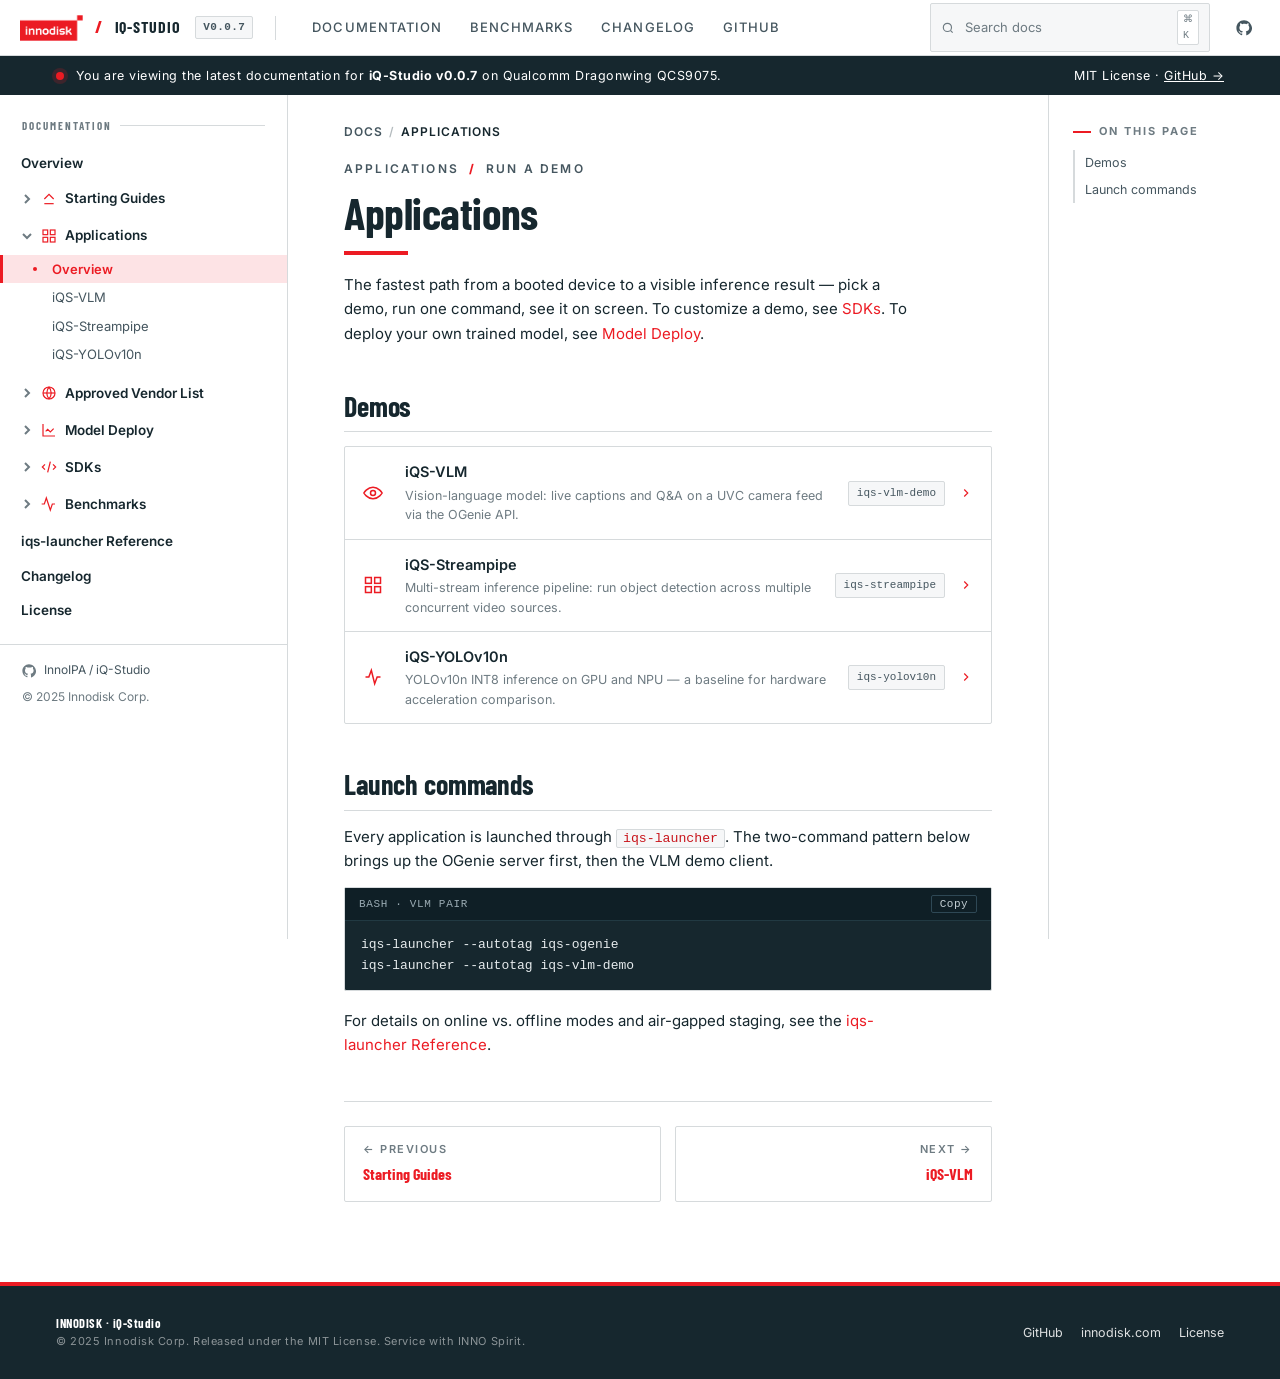
==== site/applications/index.html @ c1405ceb "refactor: add landing pages and scaffolding for documentation categories - Created a metadata file (" ====
<!DOCTYPE html>
<html lang="en">
<head>
<meta charset="UTF-8">
<meta name="viewport" content="width=device-width, initial-scale=1.0">
<title>Applications · iQ-Studio</title>
<meta name="description" content="Pre-built inference demos for iQ-Studio: VLM, multi-stream Streampipe, and YOLOv10n on Qualcomm QCS9075.">
<link rel="stylesheet" href="../assets/css/styles.css">
<link rel="icon" href="data:image/svg+xml,<svg xmlns='http://www.w3.org/2000/svg' viewBox='0 0 32 32'><rect width='32' height='32' rx='4' fill='%23EC1B23'/><path d='M9 9h3v14H9zm6 0h3v14h-3zm6 0h3v14h-3z' fill='white'/></svg>">
</head>
<body data-current="applications/index">

<header class="topbar">
  <button id="sidebar-toggle" class="sidebar-toggle" aria-label="Toggle navigation" type="button">
    <svg width="18" height="18" viewBox="0 0 24 24" fill="none" stroke="currentColor" stroke-width="2"><path d="M3 6h18M3 12h18M3 18h18"/></svg>
  </button>
  <a href="../index.html" class="topbar__brand" aria-label="iQ-Studio home">
    <img src="../assets/img/logo-innodisk.png" alt="Innodisk" />
    <span class="slash">/</span>
    <span class="product">iQ-Studio</span>
    <span class="topbar__version">v0.0.7</span>
  </a>
  <span class="topbar__divider"></span>
  <nav class="topbar__nav" aria-label="Primary">
    <a href="../index.html">Documentation</a>
    <a href="../benchmarks/index.html">Benchmarks</a>
    <a href="../reference/changelog.html">Changelog</a>
    <a href="https://github.com/InnoIPA/iQ-Studio" target="_blank" rel="noopener">GitHub</a>
  </nav>
  <div class="topbar__spacer"></div>
  <label class="search" aria-label="Search documentation">
    <svg width="14" height="14" viewBox="0 0 24 24" fill="none" stroke="currentColor" stroke-width="2"><circle cx="11" cy="11" r="7"/><path d="m20 20-3.5-3.5"/></svg>
    <input type="text" placeholder="Search docs" disabled title="Search coming soon" />
    <span class="kbd">⌘ K</span>
  </label>
  <a class="icon-btn" href="https://github.com/InnoIPA/iQ-Studio" target="_blank" rel="noopener" title="GitHub repository" aria-label="GitHub">
    <svg width="16" height="16" viewBox="0 0 24 24" fill="currentColor"><path d="M12 .5C5.7.5.6 5.6.6 12c0 5 3.3 9.3 7.9 10.8.6.1.8-.3.8-.6v-2c-3.2.7-3.9-1.5-3.9-1.5-.5-1.3-1.3-1.7-1.3-1.7-1.1-.7.1-.7.1-.7 1.2.1 1.8 1.2 1.8 1.2 1.1 1.9 2.9 1.3 3.6 1 .1-.8.4-1.3.8-1.6-2.6-.3-5.3-1.3-5.3-5.7 0-1.3.5-2.3 1.2-3.1-.1-.3-.5-1.5.1-3.1 0 0 1-.3 3.2 1.2.9-.3 1.9-.4 2.9-.4s2 .1 2.9.4c2.2-1.5 3.2-1.2 3.2-1.2.6 1.6.2 2.8.1 3.1.7.8 1.2 1.8 1.2 3.1 0 4.4-2.7 5.4-5.3 5.7.4.4.8 1.1.8 2.2v3.3c0 .3.2.7.8.6 4.6-1.5 7.9-5.9 7.9-10.8C23.4 5.6 18.3.5 12 .5Z"/></svg>
  </a>
</header>

<div class="notice">
  <span class="dot"></span>
  <span>You are viewing the latest documentation for <strong>iQ-Studio v0.0.7</strong> on Qualcomm Dragonwing QCS9075.</span>
  <span style="margin-left:auto">MIT License · <a href="https://github.com/InnoIPA/iQ-Studio" target="_blank" rel="noopener">GitHub →</a></span>
</div>

<div class="layout">

<aside class="sidebar" id="sidebar">
    <div class="sidebar__title">Documentation</div>

    <a href="../index.html" class="nav-leaf" data-page="overview">Overview</a>

    <div class="nav-group" data-group>
      <button class="nav-group__toggle" type="button">
        <svg class="nav-group__chev" viewBox="0 0 12 12" fill="none" stroke="currentColor" stroke-width="2"><path d="m4 2 4 4-4 4"/></svg>
        <svg class="nav-group__icon" viewBox="0 0 24 24" fill="none" stroke="currentColor" stroke-width="1.8"><path d="M5 12 12 5l7 7"/><path d="M5 19h14"/></svg>
        <span>Starting Guides</span>
      </button>
      <ul class="nav-list">
        <li><a href="../starting-guides/index.html" data-page="starting-guides/index">Overview</a></li>
        <li><a href="../starting-guides/q911.html" data-page="starting-guides/q911">Q911 Quick Start</a></li>
        <li><a href="../starting-guides/flash-image.html" data-page="starting-guides/flash-image">Image Flashing</a></li>
        <li><a href="../starting-guides/ota.html" data-page="starting-guides/ota">Qualcomm OTA</a></li>
      </ul>
    </div>

    <div class="nav-group" data-group>
      <button class="nav-group__toggle" type="button">
        <svg class="nav-group__chev" viewBox="0 0 12 12" fill="none" stroke="currentColor" stroke-width="2"><path d="m4 2 4 4-4 4"/></svg>
        <svg class="nav-group__icon" viewBox="0 0 24 24" fill="none" stroke="currentColor" stroke-width="1.8"><rect x="3" y="3" width="7" height="7"/><rect x="14" y="3" width="7" height="7"/><rect x="3" y="14" width="7" height="7"/><rect x="14" y="14" width="7" height="7"/></svg>
        <span>Applications</span>
      </button>
      <ul class="nav-list">
        <li><a href="../applications/index.html" data-page="applications/index">Overview</a></li>
        <li><a href="../applications/iqs-vlm.html" data-page="applications/iqs-vlm">iQS-VLM</a></li>
        <li><a href="../applications/iqs-streampipe.html" data-page="applications/iqs-streampipe">iQS-Streampipe</a></li>
        <li><a href="../applications/iqs-yolov10n.html" data-page="applications/iqs-yolov10n">iQS-YOLOv10n</a></li>
      </ul>
    </div>

    <div class="nav-group" data-group>
      <button class="nav-group__toggle" type="button">
        <svg class="nav-group__chev" viewBox="0 0 12 12" fill="none" stroke="currentColor" stroke-width="2"><path d="m4 2 4 4-4 4"/></svg>
        <svg class="nav-group__icon" viewBox="0 0 24 24" fill="none" stroke="currentColor" stroke-width="1.8"><circle cx="12" cy="12" r="9"/><path d="M3 12h18"/><path d="M12 3a14 14 0 0 1 0 18"/><path d="M12 3a14 14 0 0 0 0 18"/></svg>
        <span>Approved Vendor List</span>
      </button>
      <ul class="nav-list">
        <li><a href="../avl/index.html" data-page="avl/index">Overview</a></li>
        <li><a href="../avl/gmsl-camera.html" data-page="avl/gmsl-camera">GMSL Cameras</a></li>
        <li><a href="../avl/mipi-camera.html" data-page="avl/mipi-camera">MIPI CSI-2 Cameras</a></li>
      </ul>
    </div>

    <div class="nav-group" data-group>
      <button class="nav-group__toggle" type="button">
        <svg class="nav-group__chev" viewBox="0 0 12 12" fill="none" stroke="currentColor" stroke-width="2"><path d="m4 2 4 4-4 4"/></svg>
        <svg class="nav-group__icon" viewBox="0 0 24 24" fill="none" stroke="currentColor" stroke-width="1.8"><path d="M3 3v18h18"/><path d="m7 14 3-3 4 4 5-5"/></svg>
        <span>Model Deploy</span>
      </button>
      <ul class="nav-list">
        <li><a href="../model-deploy/index.html" data-page="model-deploy/index">Overview</a></li>
        <li><a href="../model-deploy/yolo26.html" data-page="model-deploy/yolo26">YOLO26 (CV)</a></li>
      </ul>
    </div>

    <div class="nav-group" data-group>
      <button class="nav-group__toggle" type="button">
        <svg class="nav-group__chev" viewBox="0 0 12 12" fill="none" stroke="currentColor" stroke-width="2"><path d="m4 2 4 4-4 4"/></svg>
        <svg class="nav-group__icon" viewBox="0 0 24 24" fill="none" stroke="currentColor" stroke-width="1.8"><path d="m18 16 4-4-4-4"/><path d="m6 8-4 4 4 4"/><path d="m14 4-4 16"/></svg>
        <span>SDKs</span>
      </button>
      <ul class="nav-list">
        <li><a href="../sdks/index.html" data-page="sdks/index">Overview</a></li>
        <li><a href="../sdks/iqs-vlm.html" data-page="sdks/iqs-vlm">iQS-VLM SDK</a></li>
        <li><a href="../sdks/iqs-streampipe.html" data-page="sdks/iqs-streampipe">iQS-Streampipe SDK</a></li>
        <li><a href="../sdks/iqs-ogenie.html" data-page="sdks/iqs-ogenie">iQS-OGenie SDK</a></li>
      </ul>
    </div>

    <div class="nav-group" data-group>
      <button class="nav-group__toggle" type="button">
        <svg class="nav-group__chev" viewBox="0 0 12 12" fill="none" stroke="currentColor" stroke-width="2"><path d="m4 2 4 4-4 4"/></svg>
        <svg class="nav-group__icon" viewBox="0 0 24 24" fill="none" stroke="currentColor" stroke-width="1.8"><path d="M21 12h-4l-3 9-6-18-3 9H1"/></svg>
        <span>Benchmarks</span>
      </button>
      <ul class="nav-list">
        <li><a href="../benchmarks/index.html" data-page="benchmarks/index">Overview</a></li>
        <li><a href="../benchmarks/innoppe.html" data-page="benchmarks/innoppe">InnoPPE</a></li>
        <li><a href="../benchmarks/streampipe.html" data-page="benchmarks/streampipe">iQS-Streampipe</a></li>
        <li><a href="../benchmarks/perception-model.html" data-page="benchmarks/perception-model">Perception Model</a></li>
      </ul>
    </div>

    <a href="../reference/launcher.html" class="nav-leaf" data-page="reference/launcher">iqs-launcher Reference</a>
    <a href="../reference/changelog.html" class="nav-leaf" data-page="reference/changelog">Changelog</a>
    <a href="https://github.com/InnoIPA/iQ-Studio/blob/main/LICENSE" class="nav-leaf" target="_blank" rel="noopener">License</a>

    <div class="sidebar__foot">
      <div class="row">
        <svg width="14" height="14" viewBox="0 0 24 24" fill="currentColor"><path d="M12 .5C5.7.5.6 5.6.6 12c0 5 3.3 9.3 7.9 10.8.6.1.8-.3.8-.6v-2c-3.2.7-3.9-1.5-3.9-1.5-.5-1.3-1.3-1.7-1.3-1.7-1.1-.7.1-.7.1-.7 1.2.1 1.8 1.2 1.8 1.2 1.1 1.9 2.9 1.3 3.6 1 .1-.8.4-1.3.8-1.6-2.6-.3-5.3-1.3-5.3-5.7 0-1.3.5-2.3 1.2-3.1-.1-.3-.5-1.5.1-3.1 0 0 1-.3 3.2 1.2.9-.3 1.9-.4 2.9-.4s2 .1 2.9.4c2.2-1.5 3.2-1.2 3.2-1.2.6 1.6.2 2.8.1 3.1.7.8 1.2 1.8 1.2 3.1 0 4.4-2.7 5.4-5.3 5.7.4.4.8 1.1.8 2.2v3.3c0 .3.2.7.8.6 4.6-1.5 7.9-5.9 7.9-10.8C23.4 5.6 18.3.5 12 .5Z"/></svg>
        <a href="https://github.com/InnoIPA/iQ-Studio" target="_blank" rel="noopener">InnoIPA / iQ-Studio</a>
      </div>
      <div class="row">© 2025 Innodisk Corp.</div>
    </div>
  </aside>

  <main class="main">
    <nav class="crumbs">
      <a href="../index.html">Docs</a>
      <span class="sep">/</span>
      <span class="current">Applications</span>
    </nav>

    <div class="page-title">
      <div class="page-title__eyebrow">Applications <span class="slash">/</span> Run a demo</div>
      <h1>Applications</h1>
      <div class="page-title__rule"></div>
      <p class="page-title__lede">The fastest path from a booted device to a visible inference result — pick a demo, run one command, see it on screen. To customize a demo, see <a href="../sdks/index.html">SDKs</a>. To deploy your own trained model, see <a href="../model-deploy/index.html">Model Deploy</a>.</p>
    </div>

    <h2 id="demos">Demos</h2>

    <div class="applist">
      <a class="applist__row" href="iqs-vlm.html">
        <svg width="20" height="20" viewBox="0 0 24 24" fill="none" stroke="currentColor" stroke-width="1.8"><path d="M1 12s4-7 11-7 11 7 11 7-4 7-11 7-11-7-11-7Z"/><circle cx="12" cy="12" r="3"/></svg>
        <div>
          <div class="applist__title">iQS-VLM</div>
          <span class="applist__desc">Vision-language model: live captions and Q&amp;A on a UVC camera feed via the OGenie API.</span>
        </div>
        <span class="applist__tag">iqs-vlm-demo</span>
        <svg class="applist__arrow" width="14" height="14" viewBox="0 0 24 24" fill="none" stroke="currentColor" stroke-width="2"><path d="m9 6 6 6-6 6"/></svg>
      </a>
      <a class="applist__row" href="iqs-streampipe.html">
        <svg width="20" height="20" viewBox="0 0 24 24" fill="none" stroke="currentColor" stroke-width="1.8"><rect x="3" y="3" width="7" height="7"/><rect x="14" y="3" width="7" height="7"/><rect x="3" y="14" width="7" height="7"/><rect x="14" y="14" width="7" height="7"/></svg>
        <div>
          <div class="applist__title">iQS-Streampipe</div>
          <span class="applist__desc">Multi-stream inference pipeline: run object detection across multiple concurrent video sources.</span>
        </div>
        <span class="applist__tag">iqs-streampipe</span>
        <svg class="applist__arrow" width="14" height="14" viewBox="0 0 24 24" fill="none" stroke="currentColor" stroke-width="2"><path d="m9 6 6 6-6 6"/></svg>
      </a>
      <a class="applist__row" href="iqs-yolov10n.html">
        <svg width="20" height="20" viewBox="0 0 24 24" fill="none" stroke="currentColor" stroke-width="1.8"><path d="M3 12h4l3-8 4 16 3-8h4"/></svg>
        <div>
          <div class="applist__title">iQS-YOLOv10n</div>
          <span class="applist__desc">YOLOv10n INT8 inference on GPU and NPU — a baseline for hardware acceleration comparison.</span>
        </div>
        <span class="applist__tag">iqs-yolov10n</span>
        <svg class="applist__arrow" width="14" height="14" viewBox="0 0 24 24" fill="none" stroke="currentColor" stroke-width="2"><path d="m9 6 6 6-6 6"/></svg>
      </a>
    </div>

    <h2 id="launch">Launch commands</h2>
    <p>Every application is launched through <code>iqs-launcher</code>. The two-command pattern below brings up the OGenie server first, then the VLM demo client.</p>

    <div class="codeblock">
      <div class="codeblock__head"><span>bash · vlm pair</span><button class="codeblock__copy" type="button">Copy</button></div>
      <pre><code>iqs-launcher --autotag iqs-ogenie
iqs-launcher --autotag iqs-vlm-demo</code></pre>
    </div>

    <p>For details on online vs. offline modes and air-gapped staging, see the <a href="../reference/launcher.html">iqs-launcher Reference</a>.</p>

    <div class="pager">
      <a class="pager__prev" href="../starting-guides/index.html">
        <span class="dir">← Previous</span>
        <span class="title">Starting Guides</span>
      </a>
      <a class="pager__next" href="iqs-vlm.html">
        <span class="dir">Next →</span>
        <span class="title">iQS-VLM</span>
      </a>
    </div>

  </main>

  <aside class="toc">
    <div class="toc__head">On this page</div>
    <ul id="toc-list"></ul>
  </aside>

</div>

<footer class="footer">
  <div>
    <strong style="color:white;font-family:var(--font-display);letter-spacing:0.04em">INNODISK · iQ-Studio</strong>
    <div class="footer__legal">© 2025 Innodisk Corp. Released under the MIT License. Service with INNO Spirit.</div>
  </div>
  <div class="footer__links">
    <a href="https://github.com/InnoIPA/iQ-Studio" target="_blank" rel="noopener">GitHub</a>
    <a href="https://www.innodisk.com" target="_blank" rel="noopener">innodisk.com</a>
    <a href="https://github.com/InnoIPA/iQ-Studio/blob/main/LICENSE" target="_blank" rel="noopener">License</a>
  </div>
</footer>

<script src="../assets/js/site.js" defer></script>
</body>
</html>
---- site/assets/css/styles.css ----
/* iQ-Studio GitHub Pages — adapted from github_page_style/styles.css
   Changes from the prototype:
   - .page SPA toggle removed (real multi-page routing now)
   - tweaks-panel CSS removed (panel dropped from production)
   - bg-isometric-dark.png reference removed (asset not shipped)
   - mobile sidebar toggle (.sidebar-toggle, .sidebar.is-open) added
*/

@import url("./colors_and_type.css");

* { box-sizing: border-box; }

html, body {
  margin: 0;
  padding: 0;
  background: var(--bg);
  color: var(--fg-1);
  font-family: var(--font-body);
  font-size: 15px;
  line-height: 1.55;
  -webkit-font-smoothing: antialiased;
  text-rendering: optimizeLegibility;
}

a { color: var(--innodisk-red); text-decoration: none; }
a:hover { color: var(--innodisk-red-deep); text-decoration: underline; }

/* ============================================
   TOP BAR
   ============================================ */
.topbar {
  position: sticky;
  top: 0;
  z-index: 60;
  background: var(--innodisk-white);
  border-bottom: 1px solid var(--border);
  height: 56px;
  display: flex;
  align-items: center;
  padding: 0 20px;
  gap: 18px;
}
.topbar__brand {
  display: flex;
  align-items: center;
  gap: 10px;
  font-family: var(--font-display);
  font-weight: 700;
  letter-spacing: 0.02em;
  font-size: 16px;
  color: var(--fg-1);
  text-transform: uppercase;
  white-space: nowrap;
}
.topbar__brand img { height: 26px; width: auto; display: block; }
.topbar__brand .slash { color: var(--innodisk-red); font-weight: 800; margin: 0 2px; }
.topbar__brand .product { letter-spacing: 0.06em; }
.topbar__version {
  font-family: var(--font-mono);
  font-size: 11px;
  font-weight: 600;
  padding: 2px 7px;
  border: 1px solid var(--border);
  background: var(--innodisk-paper);
  color: var(--fg-2);
  border-radius: 2px;
  letter-spacing: 0.04em;
  margin-left: 4px;
}
.topbar__divider { width: 1px; height: 24px; background: var(--border); margin: 0 4px; }
.topbar__nav { display: flex; gap: 0; }
.topbar__nav a {
  font-size: 13px;
  font-weight: 500;
  color: var(--fg-2);
  padding: 8px 14px;
  border-bottom: 2px solid transparent;
  margin-bottom: -1px;
  text-transform: uppercase;
  letter-spacing: 0.08em;
  transition: color 140ms var(--ease-out), border-color 140ms var(--ease-out);
}
.topbar__nav a:hover { color: var(--fg-1); text-decoration: none; }
.topbar__nav a.is-active {
  color: var(--innodisk-red);
  border-bottom-color: var(--innodisk-red);
}
.topbar__spacer { flex: 1; }
.search {
  display: flex;
  align-items: center;
  gap: 8px;
  border: 1px solid var(--border);
  background: var(--innodisk-paper);
  padding: 6px 10px;
  width: 280px;
  border-radius: 2px;
  transition: border-color 140ms;
}
.search:focus-within { border-color: var(--innodisk-red); background: var(--innodisk-white); }
.search input {
  border: 0; outline: 0; background: transparent; flex: 1;
  font: inherit; font-size: 13px; color: var(--fg-1);
}
.search input::placeholder { color: var(--fg-3); }
.search .kbd {
  font-family: var(--font-mono);
  font-size: 10px;
  padding: 1px 5px;
  border: 1px solid var(--border);
  background: var(--innodisk-white);
  color: var(--fg-3);
  border-radius: 2px;
}
.search svg { color: var(--fg-3); flex-shrink: 0; }
.icon-btn {
  display: inline-flex; align-items: center; justify-content: center;
  width: 32px; height: 32px;
  border: 1px solid transparent;
  background: transparent; color: var(--fg-2);
  cursor: pointer; border-radius: 2px;
}
.icon-btn:hover { background: var(--innodisk-paper); color: var(--fg-1); }

/* Mobile sidebar toggle — added for multi-page site (not in prototype) */
.sidebar-toggle {
  display: none;
  width: 36px; height: 36px;
  border: 1px solid var(--border);
  background: var(--innodisk-white);
  color: var(--fg-1);
  cursor: pointer;
  border-radius: 2px;
  align-items: center;
  justify-content: center;
}
.sidebar-toggle:hover { background: var(--innodisk-paper); }

/* ============================================
   LAYOUT — three columns, sticky sidebars
   ============================================ */
.layout {
  display: grid;
  grid-template-columns: var(--sidebar-w, 288px) minmax(0, 1fr) 232px;
  align-items: start;
}
@media (max-width: 1180px) {
  .layout { grid-template-columns: var(--sidebar-w, 288px) minmax(0, 1fr); }
  .toc { display: none; }
}
@media (max-width: 820px) {
  .layout { grid-template-columns: 1fr; }
  .sidebar {
    position: fixed;
    inset: 56px 0 0 0;
    height: calc(100vh - 56px);
    width: 320px;
    max-width: 86vw;
    z-index: 55;
    transform: translateX(-100%);
    transition: transform 220ms var(--ease-out);
    box-shadow: 0 16px 32px rgba(22,39,46,0.18);
  }
  .sidebar.is-open { transform: translateX(0); }
  .sidebar-toggle { display: inline-flex; }
  .topbar__nav { display: none; }
  .search { width: 140px; }
  .search .kbd { display: none; }
  .hero { margin: -28px -20px 28px; padding: 36px 20px 28px; }
  .hero h1 { font-size: 38px; }
  .main { padding: 24px 20px 60px; }
  .footer { flex-direction: column; align-items: flex-start; padding: 22px 20px; }
}

/* Backdrop when mobile sidebar open */
.sidebar-backdrop {
  display: none;
  position: fixed; inset: 56px 0 0 0;
  background: rgba(22,39,46,0.4);
  z-index: 50;
}
.sidebar-backdrop.is-visible { display: block; }

/* ============================================
   LEFT SIDEBAR
   ============================================ */
.sidebar {
  position: sticky;
  top: 56px;
  height: calc(100vh - 56px);
  overflow-y: auto;
  border-right: 1px solid var(--border);
  background: var(--innodisk-white);
  padding: 18px 0 32px;
  font-size: 13.5px;
}
.sidebar__title {
  padding: 4px 22px 12px;
  font-family: var(--font-display);
  font-weight: 700;
  font-size: 11px;
  letter-spacing: 0.18em;
  text-transform: uppercase;
  color: var(--fg-3);
  display: flex; align-items: center; gap: 8px;
}
.sidebar__title::after {
  content: ""; flex: 1; height: 1px; background: var(--border);
}

.nav-group { margin-bottom: 2px; }
.nav-group__toggle {
  display: flex; align-items: center;
  width: 100%;
  padding: 7px 22px 7px 18px;
  background: none; border: 0;
  text-align: left;
  font: inherit; font-weight: 600; font-size: 13.5px;
  color: var(--fg-1);
  cursor: pointer;
  border-left: 3px solid transparent;
  gap: 8px;
}
.nav-group__toggle:hover { background: var(--innodisk-paper); }
.nav-group__chev {
  width: 12px; height: 12px;
  transition: transform 160ms var(--ease-out);
  color: var(--fg-3);
  flex-shrink: 0;
}
.nav-group.is-open .nav-group__chev { transform: rotate(90deg); }
.nav-group__icon {
  width: 16px; height: 16px;
  color: var(--innodisk-red);
  flex-shrink: 0;
}

.nav-list { list-style: none; margin: 0; padding: 2px 0 6px; display: none; }
.nav-group.is-open .nav-list { display: block; }
.nav-list a {
  display: block;
  padding: 5px 22px 5px 49px;
  color: var(--fg-2);
  font-size: 13px;
  border-left: 3px solid transparent;
  margin-left: 0;
  position: relative;
  line-height: 1.4;
}
.nav-list a:hover { color: var(--fg-1); background: var(--innodisk-paper); text-decoration: none; }
.nav-list a.is-active {
  color: var(--innodisk-red);
  background: var(--innodisk-red-tint);
  border-left-color: var(--innodisk-red);
  font-weight: 600;
}
.nav-list a.is-active::before {
  content: ""; position: absolute; left: 30px; top: 50%;
  width: 4px; height: 4px; border-radius: 50%;
  background: var(--innodisk-red); transform: translateY(-50%);
}

.nav-leaf {
  display: block;
  padding: 7px 22px 7px 18px;
  color: var(--fg-1);
  font-weight: 600;
  font-size: 13.5px;
  border-left: 3px solid transparent;
}
.nav-leaf:hover { background: var(--innodisk-paper); text-decoration: none; }
.nav-leaf.is-active {
  color: var(--innodisk-red);
  background: var(--innodisk-red-tint);
  border-left-color: var(--innodisk-red);
}

.sidebar__foot {
  padding: 16px 22px;
  margin-top: 16px;
  border-top: 1px solid var(--border);
  font-size: 12px;
  color: var(--fg-3);
  display: flex; flex-direction: column; gap: 8px;
}
.sidebar__foot a { color: var(--fg-2); }
.sidebar__foot .row { display: flex; align-items: center; gap: 8px; }

/* ============================================
   MAIN CONTENT
   ============================================ */
.main {
  padding: 28px 56px 80px;
  max-width: 920px;
  min-width: 0;
}
.main--wide { max-width: none; }

/* Breadcrumb */
.crumbs {
  display: flex; align-items: center; gap: 6px;
  font-size: 12px;
  color: var(--fg-3);
  text-transform: uppercase;
  letter-spacing: 0.08em;
  font-weight: 600;
  margin-bottom: 18px;
  flex-wrap: wrap;
}
.crumbs a { color: var(--fg-2); }
.crumbs a:hover { color: var(--innodisk-red); text-decoration: none; }
.crumbs .sep { color: var(--border-strong); }
.crumbs .current { color: var(--fg-1); }

/* Page title block */
.page-title { margin-bottom: 28px; }
.page-title__eyebrow {
  font-size: 12px;
  font-weight: 600;
  letter-spacing: 0.18em;
  text-transform: uppercase;
  color: var(--fg-2);
  margin-bottom: 10px;
  display: flex; align-items: center; gap: 10px;
}
.page-title__eyebrow .slash { color: var(--innodisk-red); font-weight: 800; }
.page-title h1 {
  font-family: var(--font-display);
  font-weight: 700;
  font-size: 44px;
  line-height: 1.1;
  letter-spacing: -0.01em;
  color: var(--fg-1);
  margin: 0 0 14px;
}
.page-title__rule {
  width: 64px; height: 4px;
  background: var(--innodisk-red);
  margin-bottom: 18px;
}
.page-title__lede {
  font-size: 17px;
  line-height: 1.55;
  color: var(--fg-2);
  max-width: 64ch;
}

/* Section headings inside content */
.main h2 {
  font-family: var(--font-display);
  font-weight: 700;
  font-size: 28px;
  letter-spacing: -0.005em;
  color: var(--fg-1);
  margin: 44px 0 14px;
  padding-bottom: 8px;
  border-bottom: 1px solid var(--border);
  scroll-margin-top: 80px;
}
.main h3 {
  font-family: var(--font-body);
  font-weight: 700;
  font-size: 18px;
  color: var(--fg-1);
  margin: 28px 0 10px;
  scroll-margin-top: 80px;
}
.main h4 {
  font-family: var(--font-body);
  font-weight: 600;
  font-size: 15px;
  color: var(--fg-1);
  margin: 20px 0 6px;
  text-transform: uppercase;
  letter-spacing: 0.06em;
}
.main p {
  margin: 0 0 14px;
  color: var(--fg-1);
  font-size: 15px;
  line-height: 1.62;
  text-wrap: pretty;
}
.main ul, .main ol {
  margin: 0 0 14px;
  padding-left: 22px;
  font-size: 15px;
  line-height: 1.62;
}
.main li { margin-bottom: 4px; }
.main li::marker { color: var(--innodisk-red); }
.main strong { color: var(--fg-1); font-weight: 600; }
.main img { max-width: 100%; height: auto; }

/* Inline code */
.main :not(pre) > code {
  font-family: var(--font-mono);
  font-size: 0.88em;
  background: var(--innodisk-paper);
  border: 1px solid var(--border);
  color: var(--innodisk-red-deep);
  padding: 1px 6px;
  border-radius: 2px;
}

/* Code blocks */
.codeblock {
  position: relative;
  margin: 14px 0 18px;
  border: 1px solid var(--border);
  background: var(--innodisk-ink);
  border-radius: 2px;
  overflow: hidden;
}
.codeblock__head {
  display: flex; align-items: center; justify-content: space-between;
  padding: 7px 14px;
  background: #0F1F26;
  color: #9AABB3;
  font-family: var(--font-mono);
  font-size: 11px;
  letter-spacing: 0.06em;
  text-transform: uppercase;
  border-bottom: 1px solid #213942;
}
.codeblock__copy {
  background: transparent;
  border: 1px solid #2E4855;
  color: #C4D0D5;
  font-family: var(--font-mono);
  font-size: 11px;
  padding: 2px 8px;
  cursor: pointer;
  border-radius: 2px;
  letter-spacing: 0.04em;
}
.codeblock__copy:hover { border-color: var(--innodisk-red); color: white; }
.codeblock pre {
  margin: 0;
  padding: 14px 16px;
  overflow-x: auto;
  font-family: var(--font-mono);
  font-size: 13px;
  line-height: 1.55;
  color: #E6EBED;
}
.codeblock pre code { background: transparent; border: 0; color: inherit; padding: 0; font-size: inherit; }

/* Tables */
.main table {
  width: 100%;
  border-collapse: collapse;
  margin: 14px 0 22px;
  font-size: 14px;
  border: 1px solid var(--border);
}
.main thead th {
  text-align: left;
  background: var(--innodisk-paper);
  font-family: var(--font-body);
  font-weight: 600;
  font-size: 12px;
  text-transform: uppercase;
  letter-spacing: 0.08em;
  color: var(--fg-2);
  padding: 10px 14px;
  border-bottom: 2px solid var(--innodisk-red);
}
.main tbody td {
  padding: 11px 14px;
  border-bottom: 1px solid var(--border);
  vertical-align: top;
}
.main tbody tr:last-child td { border-bottom: 0; }
.main tbody tr:hover td { background: var(--innodisk-paper); }

/* Callouts — note / warning / tip / caution */
.callout {
  display: grid;
  grid-template-columns: 28px 1fr;
  gap: 12px;
  border-left: 4px solid var(--innodisk-red);
  background: var(--innodisk-paper);
  padding: 14px 16px;
  margin: 16px 0 20px;
  font-size: 14.5px;
  line-height: 1.55;
  border-radius: 0 2px 2px 0;
}
.callout__icon {
  display: flex; align-items: flex-start; justify-content: center;
  color: var(--innodisk-red);
  padding-top: 1px;
}
.callout__body strong { display: block; margin-bottom: 2px; }
.callout__body p:last-child { margin-bottom: 0; }
.callout__body > :first-child { margin-top: 0; }
.callout--note { border-left-color: var(--accent-sky); }
.callout--note .callout__icon { color: var(--accent-sky); }
.callout--warn, .callout--warning { border-left-color: var(--accent-orange); }
.callout--warn .callout__icon, .callout--warning .callout__icon { color: var(--accent-orange); }
.callout--tip { border-left-color: var(--accent-green); }
.callout--tip .callout__icon { color: var(--accent-green); }
.callout--caution, .callout--important { border-left-color: var(--innodisk-red); }
.callout--caution .callout__icon, .callout--important .callout__icon { color: var(--innodisk-red); }

/* Card grids (overview / category landings) */
.cards {
  display: grid;
  grid-template-columns: repeat(auto-fit, minmax(240px, 1fr));
  gap: 14px;
  margin: 18px 0 22px;
}
.card {
  display: flex;
  flex-direction: column;
  gap: 8px;
  padding: 18px 18px 16px;
  border: 1px solid var(--border);
  background: var(--innodisk-white);
  transition: border-color 160ms, transform 160ms;
  cursor: pointer;
  border-radius: 2px;
  text-align: left;
  text-decoration: none;
  color: var(--fg-1);
}
.card:hover { border-color: var(--innodisk-red); text-decoration: none; }
.card__icon { width: 26px; height: 26px; color: var(--innodisk-red); margin-bottom: 4px; }
.card__title {
  font-family: var(--font-display);
  font-weight: 700;
  font-size: 18px;
  color: var(--fg-1);
}
.card__desc { font-size: 13.5px; line-height: 1.5; color: var(--fg-2); }
.card__more {
  margin-top: auto;
  padding-top: 8px;
  font-size: 12px;
  font-weight: 600;
  letter-spacing: 0.08em;
  text-transform: uppercase;
  color: var(--innodisk-red);
  display: flex; align-items: center; gap: 6px;
}

/* Hero (overview only) */
.hero {
  position: relative;
  margin: -28px -56px 36px;
  padding: 52px 56px 44px;
  background: var(--innodisk-ink);
  color: var(--innodisk-white);
  overflow: hidden;
  border-bottom: 4px solid var(--innodisk-red);
}
/* Subtle diagonal-stripe SVG pattern in place of the missing isometric image */
.hero::before {
  content: "";
  position: absolute; inset: 0;
  background-image:
    repeating-linear-gradient(135deg,
      rgba(255,255,255,0.04) 0,
      rgba(255,255,255,0.04) 1px,
      transparent 1px,
      transparent 18px);
  pointer-events: none;
}
.hero::after {
  content: "";
  position: absolute;
  right: -120px; top: -120px;
  width: 360px; height: 360px;
  border: 1px solid rgba(236,27,35,0.18);
  border-radius: 50%;
  pointer-events: none;
}
.hero__inner { position: relative; max-width: 760px; }
.hero__eyebrow {
  font-size: 12px;
  font-weight: 600;
  letter-spacing: 0.22em;
  text-transform: uppercase;
  color: rgba(255,255,255,0.62);
  display: flex; align-items: center; gap: 10px;
  margin-bottom: 14px;
}
.hero__eyebrow .slash { color: var(--innodisk-red); font-weight: 800; }
.hero h1 {
  font-family: var(--font-display);
  font-weight: 800;
  font-size: 56px;
  line-height: 1.02;
  letter-spacing: -0.015em;
  margin: 0 0 16px;
}
.hero h1 .accent { color: var(--innodisk-red); }
.hero__rule { width: 84px; height: 6px; background: var(--innodisk-red); margin-bottom: 18px; }
.hero__lede {
  font-size: 17px;
  line-height: 1.55;
  color: rgba(255,255,255,0.82);
  max-width: 62ch;
  margin: 0 0 22px;
}
.hero__actions { display: flex; gap: 10px; flex-wrap: wrap; }

.btn {
  display: inline-flex; align-items: center; gap: 8px;
  padding: 11px 18px;
  font-family: var(--font-body);
  font-weight: 600;
  font-size: 13px;
  letter-spacing: 0.08em;
  text-transform: uppercase;
  border: 1px solid transparent;
  cursor: pointer;
  border-radius: 2px;
  transition: background 140ms, border-color 140ms, color 140ms;
  text-decoration: none;
}
.btn--primary { background: var(--innodisk-red); color: white; }
.btn--primary:hover { background: var(--innodisk-red-deep); text-decoration: none; color: white; }
.btn--ghost { background: transparent; border-color: rgba(255,255,255,0.32); color: white; }
.btn--ghost:hover { border-color: white; background: rgba(255,255,255,0.08); text-decoration: none; color: white; }
.btn--outline { border-color: var(--innodisk-red); color: var(--innodisk-red); background: transparent; }
.btn--outline:hover { background: var(--innodisk-red); color: white; text-decoration: none; }

/* Footer */
.footer {
  margin-top: 0;
  background: var(--innodisk-ink);
  color: rgba(255,255,255,0.72);
  padding: 28px 56px;
  font-size: 12.5px;
  display: flex;
  align-items: center;
  justify-content: space-between;
  gap: 24px;
  border-top: 4px solid var(--innodisk-red);
}
.footer a { color: rgba(255,255,255,0.86); }
.footer a:hover { color: white; }
.footer__legal { font-size: 11px; letter-spacing: 0.05em; color: rgba(255,255,255,0.5); }
.footer__links { display: flex; gap: 18px; flex-wrap: wrap; }

/* Prev / Next pagination */
.pager {
  display: grid;
  grid-template-columns: 1fr 1fr;
  gap: 14px;
  margin-top: 44px;
  padding-top: 24px;
  border-top: 1px solid var(--border);
}
.pager a {
  display: flex; flex-direction: column; gap: 4px;
  padding: 14px 18px;
  border: 1px solid var(--border);
  background: var(--innodisk-white);
  color: var(--fg-1);
  text-decoration: none;
  transition: border-color 140ms;
  border-radius: 2px;
}
.pager a:hover { border-color: var(--innodisk-red); text-decoration: none; }
.pager .dir {
  font-size: 11px;
  font-weight: 600;
  letter-spacing: 0.14em;
  text-transform: uppercase;
  color: var(--fg-3);
  display: flex; align-items: center; gap: 6px;
}
.pager .title {
  font-family: var(--font-display);
  font-weight: 700;
  font-size: 16px;
  color: var(--innodisk-red);
}
.pager .pager__prev { text-align: left; }
.pager .pager__next { text-align: right; align-items: flex-end; }
.pager__empty { visibility: hidden; }

/* Page meta below title */
.page-meta {
  display: flex; gap: 18px;
  font-size: 12px;
  color: var(--fg-3);
  margin-bottom: 8px;
  flex-wrap: wrap;
}
.page-meta span { display: inline-flex; align-items: center; gap: 5px; }
.page-meta .pill {
  background: var(--innodisk-red-tint);
  color: var(--innodisk-red-deep);
  padding: 1px 8px;
  font-weight: 600;
  letter-spacing: 0.06em;
  text-transform: uppercase;
  font-size: 10.5px;
  border-radius: 2px;
}

/* ============================================
   RIGHT TOC
   ============================================ */
.toc {
  position: sticky;
  top: 56px;
  height: calc(100vh - 56px);
  overflow-y: auto;
  padding: 28px 24px 32px;
  font-size: 13px;
  border-left: 1px solid var(--border);
  background: var(--innodisk-white);
}
.toc__head {
  font-size: 11px;
  font-weight: 700;
  letter-spacing: 0.18em;
  text-transform: uppercase;
  color: var(--fg-3);
  margin-bottom: 10px;
  display: flex; align-items: center; gap: 8px;
}
.toc__head::before {
  content: ""; width: 18px; height: 2px; background: var(--innodisk-red);
}
.toc ul { list-style: none; padding: 0; margin: 0; }
.toc a {
  display: block;
  padding: 4px 10px;
  border-left: 2px solid var(--border);
  color: var(--fg-2);
  font-size: 12.5px;
  line-height: 1.45;
  transition: color 140ms, border-color 140ms;
}
.toc a:hover { color: var(--fg-1); text-decoration: none; border-left-color: var(--border-strong); }
.toc a.is-active {
  color: var(--innodisk-red);
  border-left-color: var(--innodisk-red);
  font-weight: 600;
}
.toc .toc-l3 { padding-left: 22px; font-size: 12px; color: var(--fg-3); }

/* Architecture diagram box */
.diagram {
  border: 1px solid var(--border);
  background: var(--innodisk-paper);
  padding: 20px;
  margin: 14px 0 20px;
  display: flex;
  justify-content: center;
  border-radius: 2px;
}
.diagram img { max-width: 100%; height: auto; display: block; }
.diagram-caption {
  text-align: center;
  font-size: 12.5px;
  color: var(--fg-3);
  margin-top: -10px;
  margin-bottom: 22px;
  font-style: italic;
}

/* Apps overview / hardware list */
.applist {
  display: flex;
  flex-direction: column;
  gap: 0;
  border: 1px solid var(--border);
  border-radius: 2px;
  margin: 14px 0 22px;
}
.applist__row {
  display: grid;
  grid-template-columns: 28px 1fr auto auto;
  align-items: center;
  gap: 14px;
  padding: 14px 18px;
  border-bottom: 1px solid var(--border);
  text-decoration: none;
  color: var(--fg-1);
  transition: background 140ms;
}
.applist__row:last-child { border-bottom: 0; }
.applist__row:hover { background: var(--innodisk-paper); text-decoration: none; }
.applist__row svg { color: var(--innodisk-red); }
.applist__title { font-weight: 600; font-size: 14.5px; }
.applist__desc { display: block; font-size: 12.5px; color: var(--fg-3); margin-top: 2px; }
.applist__tag {
  font-family: var(--font-mono);
  font-size: 11px;
  color: var(--fg-2);
  background: var(--innodisk-paper);
  padding: 3px 8px;
  border: 1px solid var(--border);
  border-radius: 2px;
}
.applist__arrow { color: var(--fg-3); }

/* Stat row */
.stats {
  display: grid;
  grid-template-columns: repeat(auto-fit, minmax(160px, 1fr));
  gap: 0;
  border: 1px solid var(--border);
  background: var(--innodisk-white);
  margin: 18px 0 22px;
  border-radius: 2px;
}
.stat {
  padding: 18px 18px;
  border-right: 1px solid var(--border);
}
.stat:last-child { border-right: 0; }
.stat__label {
  font-size: 11px;
  letter-spacing: 0.16em;
  text-transform: uppercase;
  color: var(--fg-3);
  font-weight: 600;
  margin-bottom: 6px;
}
.stat__value {
  font-family: var(--font-display);
  font-weight: 700;
  font-size: 26px;
  color: var(--fg-1);
  letter-spacing: -0.01em;
}
.stat__value .unit { font-size: 14px; color: var(--fg-2); margin-left: 4px; }

[hidden] { display: none !important; }

/* Subtle launcher example */
.launcher-cmd {
  display: flex; flex-direction: column; gap: 8px;
  border: 1px solid var(--border);
  background: var(--innodisk-paper);
  padding: 16px 18px;
  border-radius: 2px;
  margin: 14px 0 20px;
}
.launcher-cmd .label {
  font-size: 11px;
  letter-spacing: 0.14em;
  text-transform: uppercase;
  color: var(--fg-3);
  font-weight: 600;
}
.launcher-cmd code {
  font-family: var(--font-mono);
  font-size: 13.5px;
  background: transparent;
  border: 0;
  color: var(--fg-1);
  padding: 0;
}

/* Two-up content rows */
.two-up {
  display: grid;
  grid-template-columns: 1fr 1fr;
  gap: 16px;
  margin: 18px 0;
}
@media (max-width: 720px) { .two-up { grid-template-columns: 1fr; } }

/* Version banner */
.notice {
  display: flex; align-items: center; gap: 12px;
  background: var(--innodisk-ink);
  color: white;
  padding: 10px 56px;
  font-size: 12.5px;
  letter-spacing: 0.04em;
}
.notice .dot {
  width: 8px; height: 8px; border-radius: 50%;
  background: var(--innodisk-red);
  box-shadow: 0 0 0 4px rgba(236,27,35,0.18);
}
.notice a { color: white; text-decoration: underline; }
@media (max-width: 820px) {
  .notice { padding: 10px 20px; font-size: 11.5px; flex-wrap: wrap; }
  .notice span[style*="margin-left:auto"] { margin-left: 0 !important; }
}

/* Persona cards on overview ("Pick Your Path") */
.personas {
  display: grid;
  grid-template-columns: repeat(auto-fit, minmax(240px, 1fr));
  gap: 14px;
  margin: 18px 0 28px;
}
.persona {
  display: flex; flex-direction: column;
  gap: 8px;
  padding: 20px 18px 18px;
  border: 1px solid var(--border);
  border-top: 4px solid var(--innodisk-red);
  background: var(--innodisk-white);
  border-radius: 0 0 2px 2px;
}
.persona__role {
  font-size: 11px;
  font-weight: 600;
  letter-spacing: 0.14em;
  text-transform: uppercase;
  color: var(--innodisk-red);
}
.persona__title {
  font-family: var(--font-display);
  font-weight: 700;
  font-size: 20px;
  letter-spacing: -0.005em;
  color: var(--fg-1);
}
.persona__desc { font-size: 13.5px; line-height: 1.55; color: var(--fg-2); flex: 1; }
.persona__cta {
  margin-top: 4px;
  font-size: 12px;
  font-weight: 600;
  letter-spacing: 0.08em;
  text-transform: uppercase;
  color: var(--innodisk-red);
  display: inline-flex; align-items: center; gap: 6px;
}

/* Print */
@media print {
  .topbar, .sidebar, .toc, .footer, .notice, .pager, .sidebar-toggle, .sidebar-backdrop { display: none !important; }
  .main { max-width: none; padding: 0; }
}
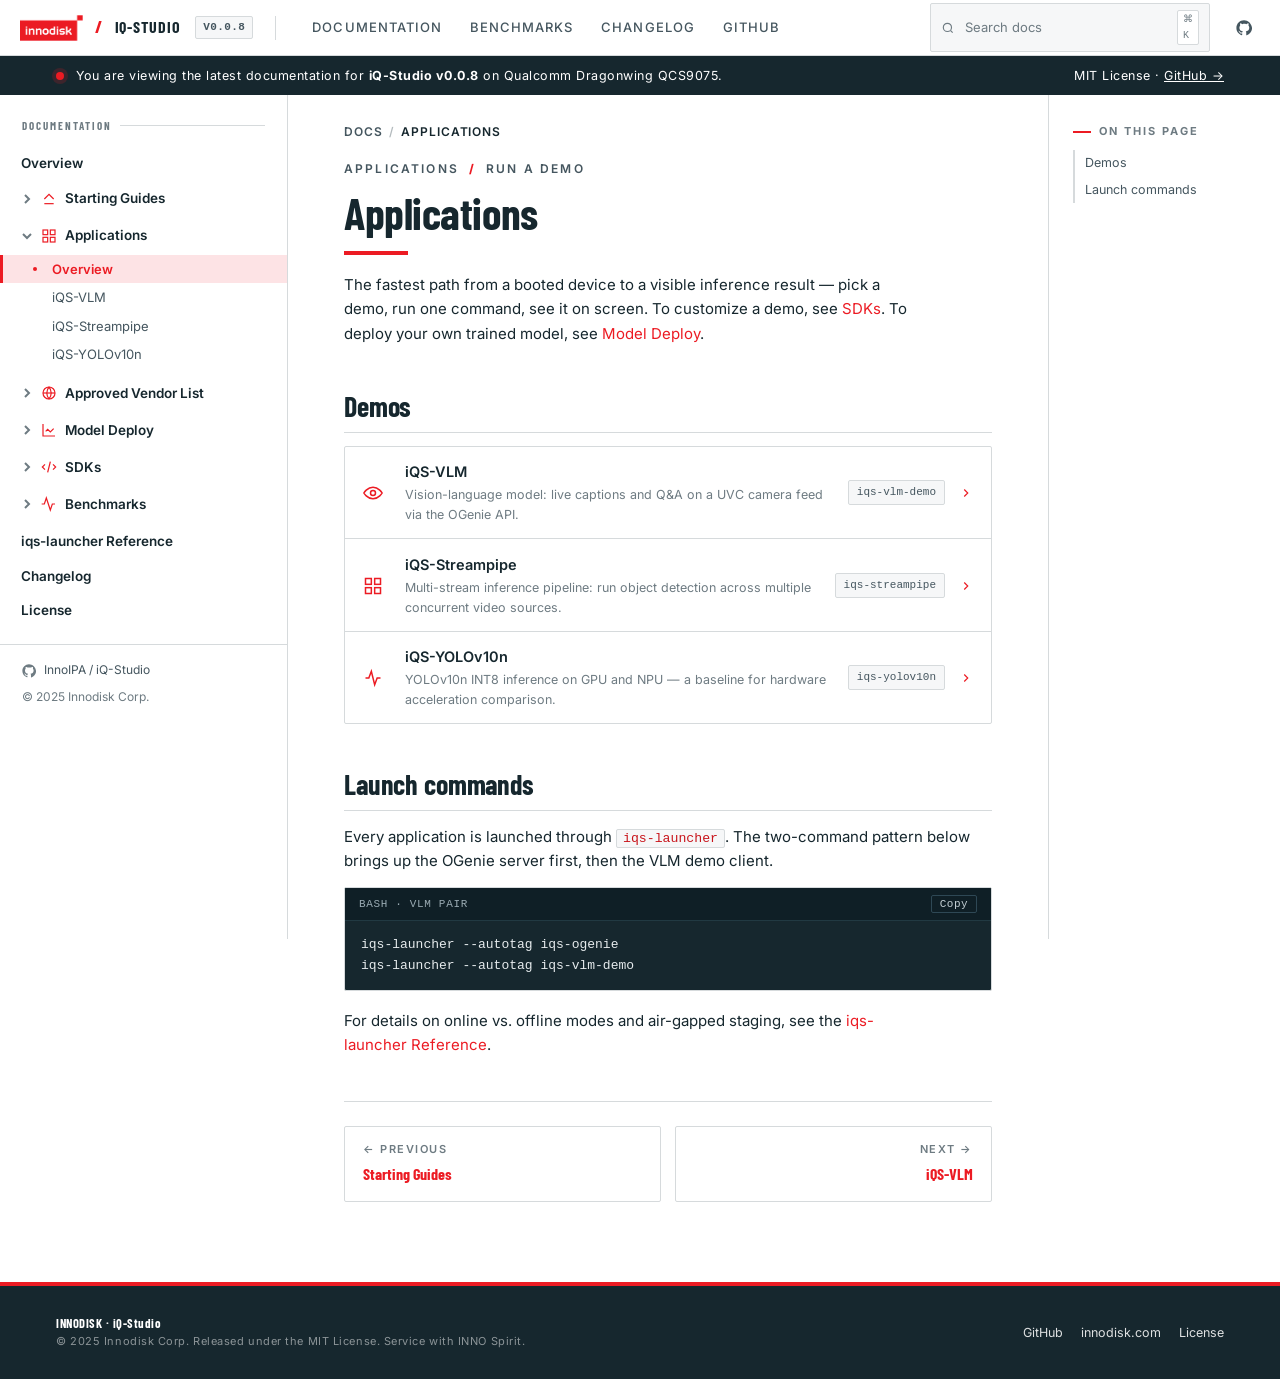
==== commit dec7e0ec: "feat: update  new features and enhancements - Enhanced clipboard copy functionality in site.js with " ====
--- a/site/applications/index.html
+++ b/site/applications/index.html
@@ -18,7 +18,7 @@
     <img src="../assets/img/logo-innodisk.png" alt="Innodisk" />
     <span class="slash">/</span>
     <span class="product">iQ-Studio</span>
-    <span class="topbar__version">v0.0.7</span>
+    <span class="topbar__version">v0.0.8</span>
   </a>
   <span class="topbar__divider"></span>
   <nav class="topbar__nav" aria-label="Primary">
@@ -40,7 +40,7 @@
 
 <div class="notice">
   <span class="dot"></span>
-  <span>You are viewing the latest documentation for <strong>iQ-Studio v0.0.7</strong> on Qualcomm Dragonwing QCS9075.</span>
+  <span>You are viewing the latest documentation for <strong>iQ-Studio v0.0.8</strong> on Qualcomm Dragonwing QCS9075.</span>
   <span style="margin-left:auto">MIT License · <a href="https://github.com/InnoIPA/iQ-Studio" target="_blank" rel="noopener">GitHub →</a></span>
 </div>
 
@@ -159,10 +159,10 @@
       <p class="page-title__lede">The fastest path from a booted device to a visible inference result — pick a demo, run one command, see it on screen. To customize a demo, see <a href="../sdks/index.html">SDKs</a>. To deploy your own trained model, see <a href="../model-deploy/index.html">Model Deploy</a>.</p>
     </div>
 
-    <h2 id="demos">Demos</h2>
+    <h2 id="demos" data-reveal>Demos</h2>
 
     <div class="applist">
-      <a class="applist__row" href="iqs-vlm.html">
+      <a class="applist__row" href="iqs-vlm.html" data-reveal data-reveal-delay="1">
         <svg width="20" height="20" viewBox="0 0 24 24" fill="none" stroke="currentColor" stroke-width="1.8"><path d="M1 12s4-7 11-7 11 7 11 7-4 7-11 7-11-7-11-7Z"/><circle cx="12" cy="12" r="3"/></svg>
         <div>
           <div class="applist__title">iQS-VLM</div>
@@ -171,7 +171,7 @@
         <span class="applist__tag">iqs-vlm-demo</span>
         <svg class="applist__arrow" width="14" height="14" viewBox="0 0 24 24" fill="none" stroke="currentColor" stroke-width="2"><path d="m9 6 6 6-6 6"/></svg>
       </a>
-      <a class="applist__row" href="iqs-streampipe.html">
+      <a class="applist__row" href="iqs-streampipe.html" data-reveal data-reveal-delay="2">
         <svg width="20" height="20" viewBox="0 0 24 24" fill="none" stroke="currentColor" stroke-width="1.8"><rect x="3" y="3" width="7" height="7"/><rect x="14" y="3" width="7" height="7"/><rect x="3" y="14" width="7" height="7"/><rect x="14" y="14" width="7" height="7"/></svg>
         <div>
           <div class="applist__title">iQS-Streampipe</div>
@@ -180,7 +180,7 @@
         <span class="applist__tag">iqs-streampipe</span>
         <svg class="applist__arrow" width="14" height="14" viewBox="0 0 24 24" fill="none" stroke="currentColor" stroke-width="2"><path d="m9 6 6 6-6 6"/></svg>
       </a>
-      <a class="applist__row" href="iqs-yolov10n.html">
+      <a class="applist__row" href="iqs-yolov10n.html" data-reveal data-reveal-delay="3">
         <svg width="20" height="20" viewBox="0 0 24 24" fill="none" stroke="currentColor" stroke-width="1.8"><path d="M3 12h4l3-8 4 16 3-8h4"/></svg>
         <div>
           <div class="applist__title">iQS-YOLOv10n</div>
@@ -191,7 +191,7 @@
       </a>
     </div>
 
-    <h2 id="launch">Launch commands</h2>
+    <h2 id="launch" data-reveal>Launch commands</h2>
     <p>Every application is launched through <code>iqs-launcher</code>. The two-command pattern below brings up the OGenie server first, then the VLM demo client.</p>
 
     <div class="codeblock">
--- a/site/assets/css/styles.css
+++ b/site/assets/css/styles.css
@@ -936,3 +936,134 @@
   .topbar, .sidebar, .toc, .footer, .notice, .pager, .sidebar-toggle, .sidebar-backdrop { display: none !important; }
   .main { max-width: none; padding: 0; }
 }
+
+/* ============================================
+   v0.0.8 — Small-phone responsiveness
+   Below 480px: hide hero halo, tighten paddings,
+   bump touch targets, drop version pill from topbar.
+   ============================================ */
+@media (max-width: 480px) {
+  .hero::after { display: none; }
+  .hero { padding: 28px 16px 24px; margin: -28px -16px 24px; }
+  .hero h1 { font-size: 30px; }
+  .hero__lede { font-size: 15px; }
+  .main { padding: 20px 16px 48px; }
+  .topbar { padding: 0 14px; gap: 12px; }
+  .topbar__brand { font-size: 14px; }
+  .topbar__version { display: none; }
+  .footer { padding: 18px 16px; font-size: 12px; }
+  .notice { padding: 10px 16px; }
+  .nav-list a, .nav-leaf, .nav-group__toggle { padding-top: 11px; padding-bottom: 11px; }
+}
+
+/* Wide-table scroll wrapper — opt in by wrapping <table> in <div class="table-scroll"> */
+.main .table-scroll {
+  overflow-x: auto;
+  -webkit-overflow-scrolling: touch;
+  margin: 14px 0 22px;
+  border: 1px solid var(--border);
+}
+.main .table-scroll > table {
+  min-width: 480px;
+  margin: 0;
+  border: 0;
+}
+
+/* ============================================
+   v0.0.8 — Motion: hover micro-interactions
+   Subtle, professional. All durations use existing
+   --dur-fast / --ease-out motion tokens.
+   ============================================ */
+
+/* Cards: lift slightly on hover (transform already declared in transition) */
+.card:hover {
+  transform: translateY(-2px);
+  box-shadow: 0 6px 16px rgba(22, 39, 46, 0.08);
+}
+
+/* Persona cards: same lift, but transform isn't in their transition yet */
+.persona {
+  transition: border-color 160ms var(--ease-out), transform 160ms var(--ease-out), box-shadow 160ms var(--ease-out);
+}
+.persona:hover {
+  transform: translateY(-2px);
+  box-shadow: 0 6px 16px rgba(22, 39, 46, 0.08);
+}
+
+/* Applist arrow nudge on row hover */
+.applist__arrow { transition: transform 140ms var(--ease-out), color 140ms var(--ease-out); }
+.applist__row:hover .applist__arrow { transform: translateX(3px); color: var(--innodisk-red); }
+
+/* Primary/outline button glow on hover */
+.btn { transition: background 140ms var(--ease-out), border-color 140ms var(--ease-out), color 140ms var(--ease-out), box-shadow 140ms var(--ease-out); }
+.btn--primary:hover, .btn--outline:hover {
+  box-shadow: 0 2px 10px rgba(236, 27, 35, 0.22);
+}
+
+/* Topbar nav underline slide-in on hover (active state keeps its own red border) */
+.topbar__nav a { position: relative; }
+.topbar__nav a::after {
+  content: "";
+  position: absolute;
+  left: 14px; right: 14px; bottom: -1px;
+  height: 2px;
+  background: var(--innodisk-red);
+  transform: scaleX(0);
+  transform-origin: left center;
+  transition: transform 160ms var(--ease-out);
+  pointer-events: none;
+}
+.topbar__nav a:hover::after { transform: scaleX(1); }
+.topbar__nav a.is-active::after { display: none; }
+
+/* TOC links: nudge slightly right on hover */
+.toc a { transition: color 140ms var(--ease-out), border-color 140ms var(--ease-out), padding-left 140ms var(--ease-out); }
+.toc a:hover { padding-left: 14px; }
+
+/* Code copy button: brief pulse after a successful copy (class toggled in site.js) */
+.codeblock__copy.is-copied {
+  border-color: var(--innodisk-red);
+  color: white;
+  background: rgba(236, 27, 35, 0.18);
+  animation: iqs-copy-pulse 360ms var(--ease-out);
+}
+@keyframes iqs-copy-pulse {
+  0%   { box-shadow: 0 0 0 0 rgba(236, 27, 35, 0.55); }
+  100% { box-shadow: 0 0 0 10px rgba(236, 27, 35, 0); }
+}
+
+/* Unified focus-visible ring */
+a:focus-visible,
+button:focus-visible,
+.btn:focus-visible,
+.icon-btn:focus-visible,
+.sidebar-toggle:focus-visible,
+.nav-group__toggle:focus-visible,
+.codeblock__copy:focus-visible,
+.search input:focus-visible {
+  outline: 2px solid var(--innodisk-red);
+  outline-offset: 2px;
+  border-radius: 2px;
+}
+
+/* ============================================
+   v0.0.8 — Motion: scroll-triggered reveals
+   Elements with [data-reveal] fade + slide up when
+   first scrolled into view. The observer (site.js)
+   adds .is-revealed once intersection fires.
+   Wrapped in (no-preference) so reduced-motion users
+   and no-JS users see content immediately.
+   ============================================ */
+@media (prefers-reduced-motion: no-preference) {
+  [data-reveal] {
+    opacity: 0;
+    transform: translateY(12px);
+    transition: opacity 420ms var(--ease-out), transform 420ms var(--ease-out);
+    will-change: opacity, transform;
+  }
+  [data-reveal].is-revealed { opacity: 1; transform: none; }
+  [data-reveal][data-reveal-delay="1"] { transition-delay: 80ms; }
+  [data-reveal][data-reveal-delay="2"] { transition-delay: 160ms; }
+  [data-reveal][data-reveal-delay="3"] { transition-delay: 240ms; }
+  [data-reveal][data-reveal-delay="4"] { transition-delay: 320ms; }
+}
